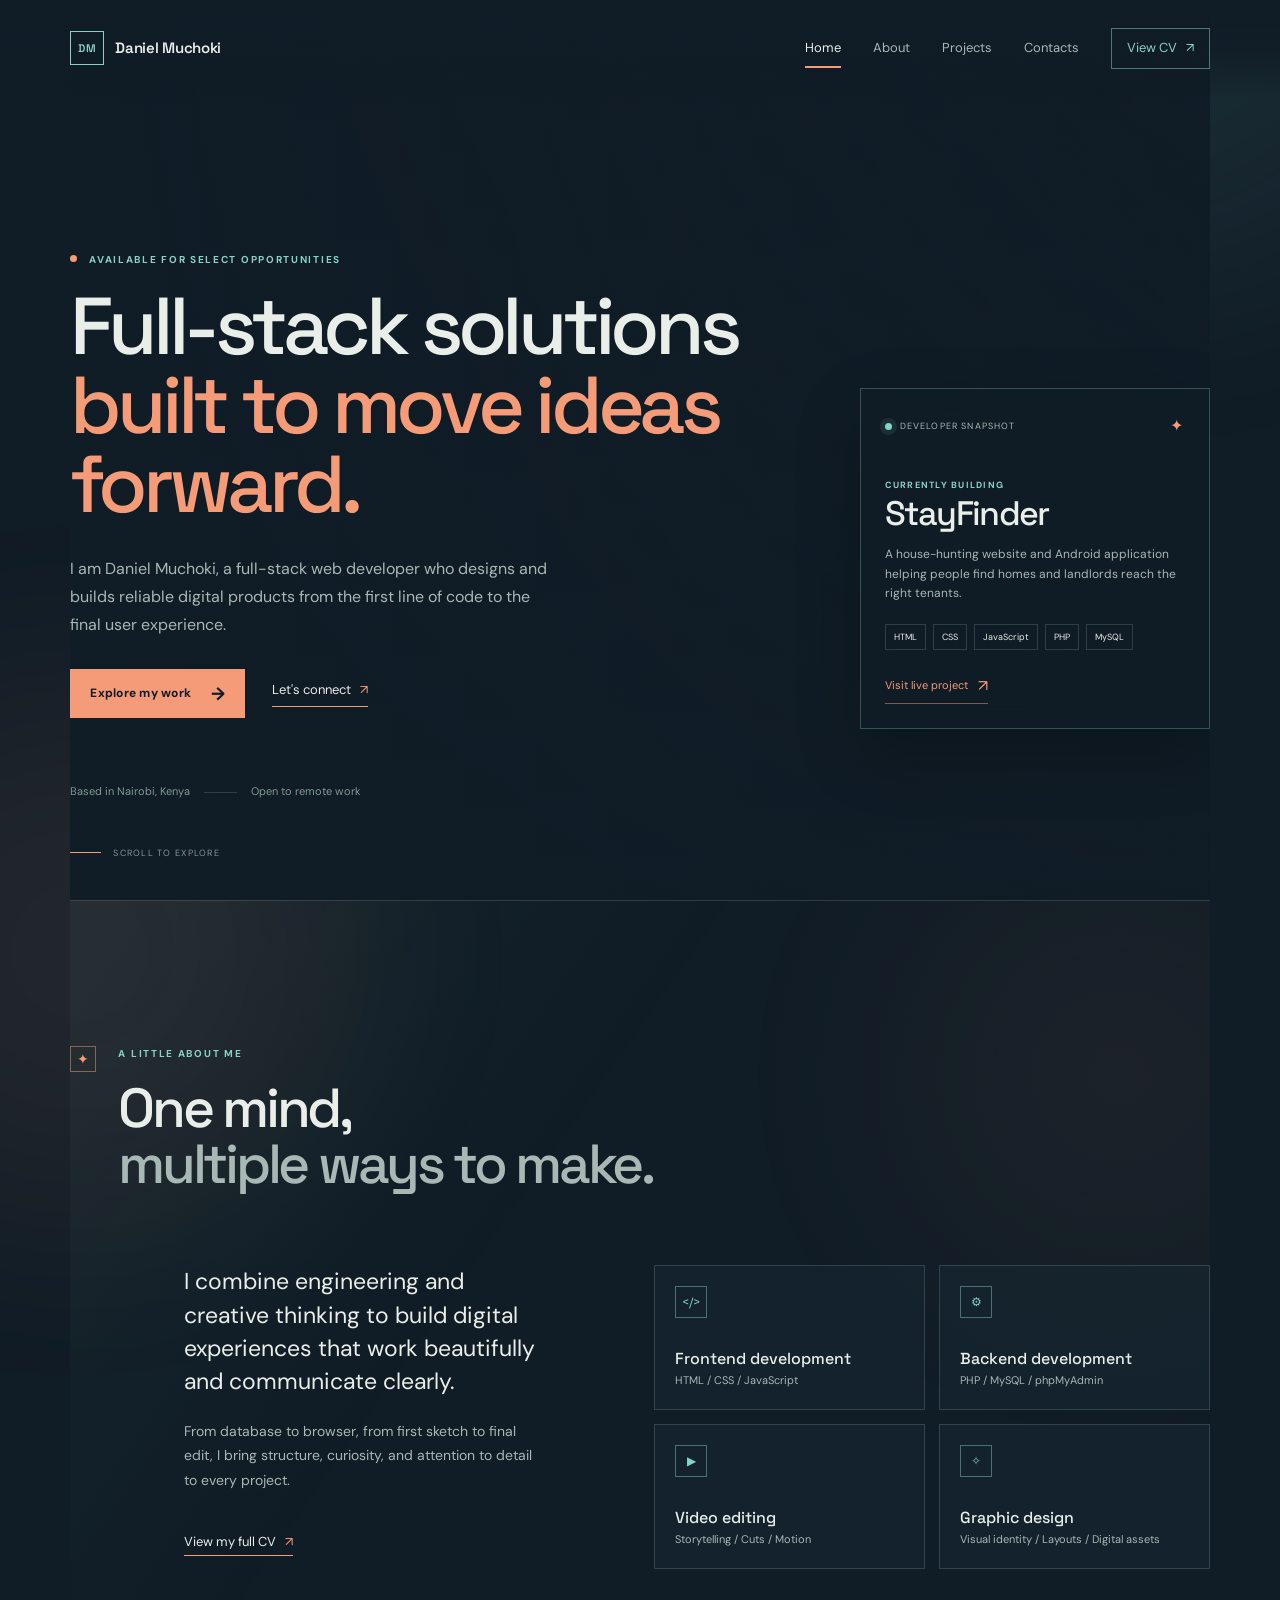
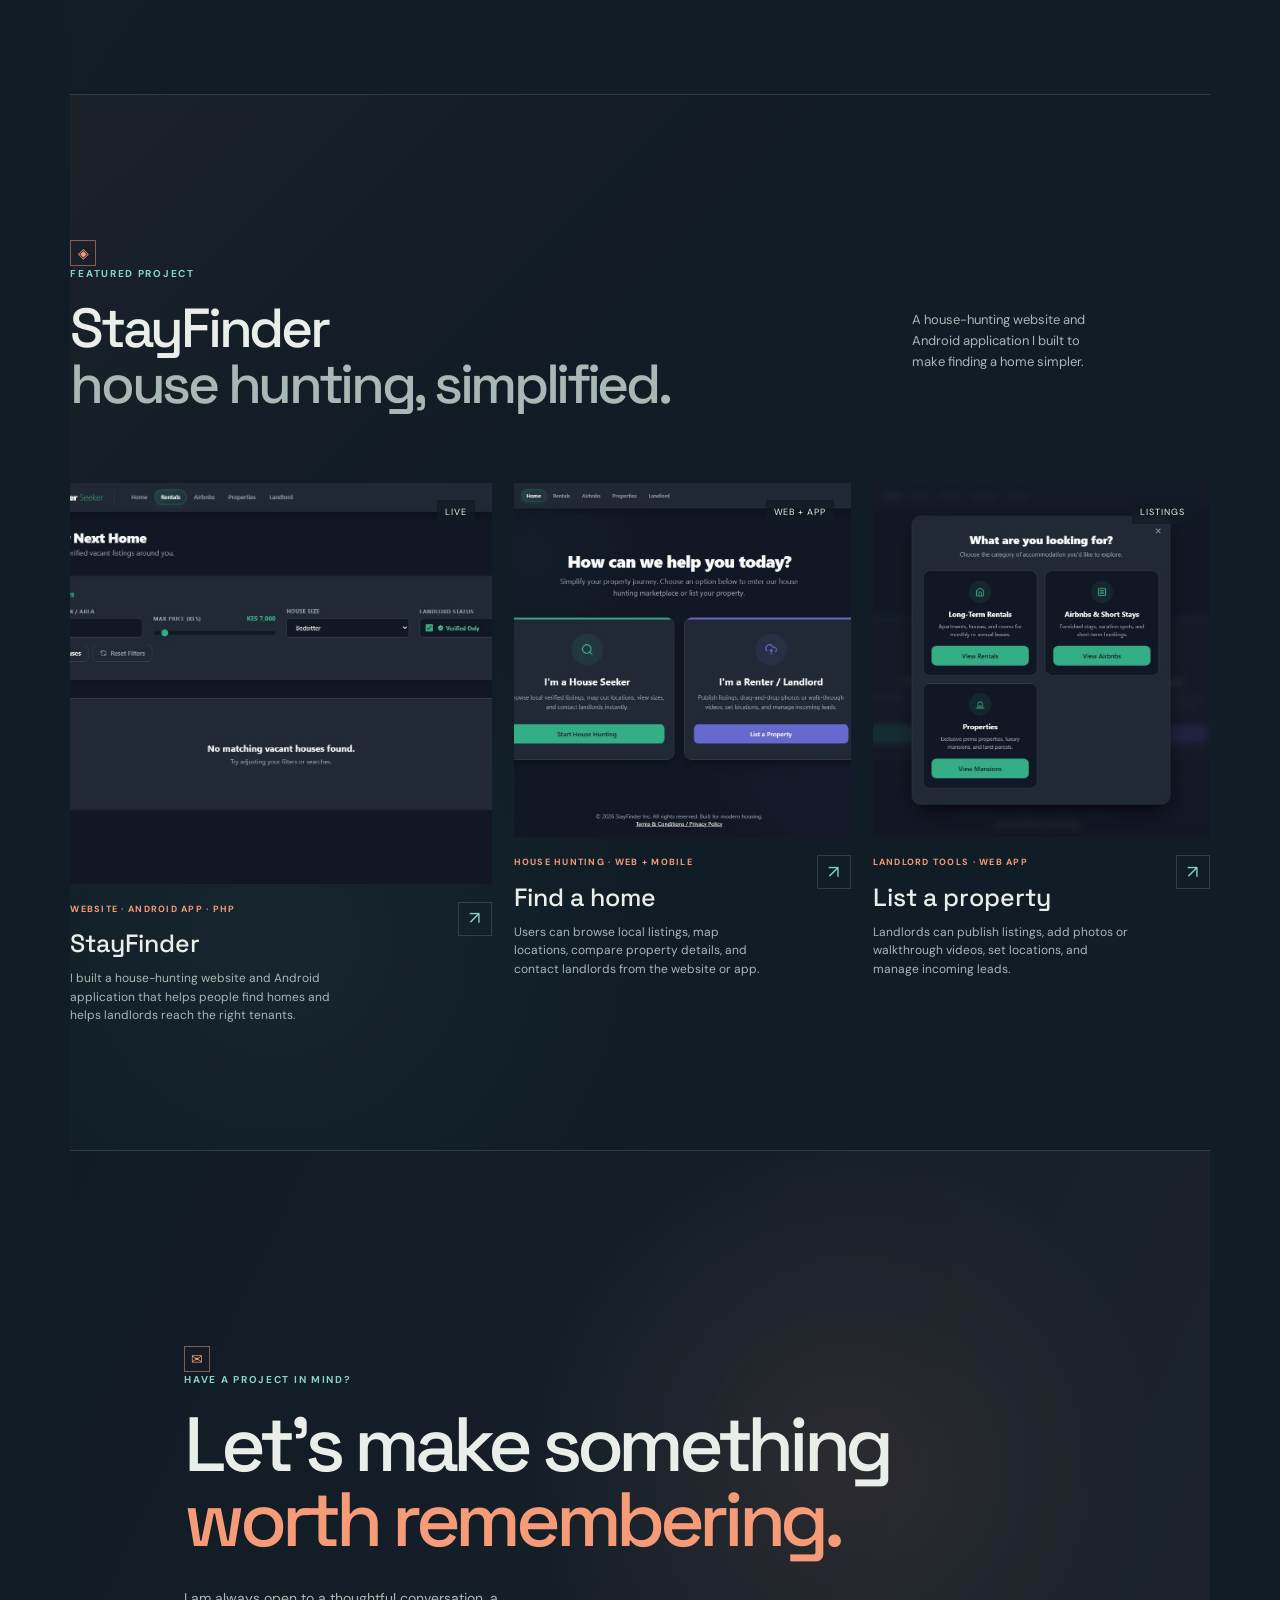
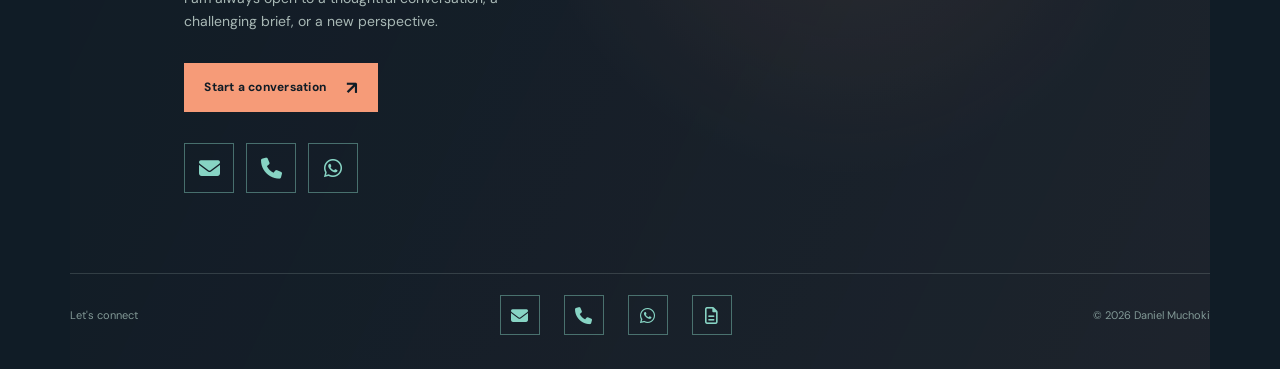
==== index.html @ a8cfa692 "Create Daniel Muchoki portfolio" ====
<!DOCTYPE html>
<html lang="en">
<head>
  <meta charset="UTF-8">
  <meta name="viewport" content="width=device-width, initial-scale=1.0">
  <meta name="description" content="Daniel Muchoki - professional portfolio showcasing skills, selected projects, and ways to connect.">
  <title>Daniel Muchoki | Digital Builder</title>
  <link rel="preconnect" href="https://fonts.googleapis.com">
  <link rel="preconnect" href="https://fonts.gstatic.com" crossorigin>
  <link href="https://fonts.googleapis.com/css2?family=DM+Sans:wght@400;500;600;700&family=Space+Grotesk:wght@400;500;600;700&display=swap" rel="stylesheet">
  <link rel="stylesheet" href="https://cdnjs.cloudflare.com/ajax/libs/font-awesome/6.5.2/css/all.min.css">
  <link rel="stylesheet" href="styles.css">
</head>
<body>
  <div class="page-glow page-glow-one" aria-hidden="true"></div>
  <div class="page-glow page-glow-two" aria-hidden="true"></div>

  <header class="site-header">
    <a class="brand" href="#home" aria-label="Daniel Muchoki home">
      <span class="brand-mark">DM</span>
      <span>Daniel Muchoki</span>
    </a>
    <button class="menu-toggle" type="button" aria-label="Toggle navigation" aria-expanded="false">
      <span></span><span></span><span></span>
    </button>
    <nav class="site-nav" aria-label="Main navigation">
      <a class="nav-link active" href="#home">Home</a>
      <a class="nav-link" href="#about">About</a>
      <a class="nav-link" href="#projects">Projects</a>
      <a class="nav-link" href="#contact">Contacts</a>
      <a class="nav-cv" href="cv.html">View CV <span aria-hidden="true">↗</span></a>
    </nav>
  </header>

  <main>
    <section id="home" class="hero section-shell">
      <div class="hero-background" aria-hidden="true">
        <img class="hero-background-image active" src="https://images.unsplash.com/photo-1515879218367-8466d910aaa4?auto=format&fit=crop&w=1800&q=90" alt="">
        <img class="hero-background-image" src="https://images.unsplash.com/photo-1498050108023-c5249f4df085?auto=format&fit=crop&w=1800&q=90" alt="">
        <img class="hero-background-image" src="https://images.unsplash.com/photo-1555066931-4365d14bab8c?auto=format&fit=crop&w=1800&q=90" alt="">
        <img class="hero-background-image" src="https://images.unsplash.com/photo-1516116216624-53e697fedbea?auto=format&fit=crop&w=1800&q=90" alt="">
        <img class="hero-background-image" src="https://images.unsplash.com/photo-1542831371-29b0f74f9713?auto=format&fit=crop&w=1800&q=90" alt="">
        <img class="hero-background-image" src="https://images.unsplash.com/photo-1517694712202-14dd9538aa97?auto=format&fit=crop&w=1800&q=90" alt="">
        <img class="hero-background-image" src="https://images.unsplash.com/photo-1526374965328-7f61d4dc18c5?auto=format&fit=crop&w=1800&q=90" alt="">
        <img class="hero-background-image" src="https://images.unsplash.com/photo-1504639725590-34d0984388bd?auto=format&fit=crop&w=1800&q=90" alt="">
        <img class="hero-background-image" src="https://images.unsplash.com/photo-1496171367470-9ed9a91ea931?auto=format&fit=crop&w=1800&q=90" alt="">
        <img class="hero-background-image" src="https://images.unsplash.com/photo-1551650975-87deedd944c3?auto=format&fit=crop&w=1800&q=90" alt="">
      </div>
      <div class="hero-copy reveal">
        <p class="eyebrow"><span class="eyebrow-dot"></span> Available for select opportunities</p>
        <h1>Full-stack solutions<br><em>built to move ideas forward.</em></h1>
        <p class="hero-description">I am Daniel Muchoki, a full-stack web developer who designs and builds reliable digital products from the first line of code to the final user experience.</p>
        <div class="hero-actions">
          <a class="button button-primary" href="#projects">Explore my work <span aria-hidden="true">→</span></a>
          <a class="text-link" href="#contact">Let's connect <span aria-hidden="true">↗</span></a>
        </div>
        <div class="hero-meta">
          <span>Based in Nairobi, Kenya</span>
          <span class="meta-line"></span>
          <span>Open to remote work</span>
        </div>
      </div>
      <div class="hero-visual reveal reveal-delay" aria-label="Computer screen displaying JavaScript code in a dark workspace">
        <div class="visual-frame">
          <img src="https://images.unsplash.com/photo-1515879218367-8466d910aaa4?auto=format&fit=crop&w=900&q=90" alt="Computer monitor displaying JavaScript code in a dark room">
          <div class="visual-caption"><span>CODE</span><span>Design / Build / Refine</span></div>
        </div>
        <div class="floating-note"><span class="note-icon">✦</span><span>Good work<br><strong>feels simple.</strong></span></div>
        <div class="visual-stamp">DM<br><small>EST. 2024</small></div>
      </div>
      <aside class="hero-snapshot reveal reveal-delay" aria-label="Developer snapshot">
        <div class="snapshot-top"><span class="status-dot"></span><span>Developer snapshot</span><span class="snapshot-mark">✦</span></div>
        <p class="snapshot-label">Currently building</p>
        <h2>StayFinder</h2>
        <p class="snapshot-copy">A house-hunting website and Android application helping people find homes and landlords reach the right tenants.</p>
        <div class="snapshot-stack"><span>HTML</span><span>CSS</span><span>JavaScript</span><span>PHP</span><span>MySQL</span></div>
        <a class="snapshot-link" href="https://stayfinder.co.ke" target="_blank" rel="noreferrer">Visit live project <span aria-hidden="true">↗</span></a>
      </aside>
      <a class="scroll-cue" href="#about"><span class="scroll-line"></span> Scroll to explore</a>
    </section>

    <section id="about" class="about section-shell section-block">
      <div class="section-heading reveal"><span class="section-icon" aria-hidden="true">✦</span><div><p class="eyebrow">A little about me</p><h2>One mind,<br><span>multiple ways to make.</span></h2></div></div>
      <div class="about-grid">
        <div class="about-intro reveal"><p class="lead">I combine engineering and creative thinking to build digital experiences that work beautifully and communicate clearly.</p><p class="about-detail">From database to browser, from first sketch to final edit, I bring structure, curiosity, and attention to detail to every project.</p><a class="arrow-link" href="cv.html">View my full CV <span>↗</span></a></div>
        <div class="capability-grid reveal reveal-delay" aria-label="Skills and capabilities"><article class="capability-card"><span class="capability-icon" aria-hidden="true">&lt;/&gt;</span><div><h3>Frontend development</h3><p>HTML / CSS / JavaScript</p></div></article><article class="capability-card"><span class="capability-icon" aria-hidden="true">⚙</span><div><h3>Backend development</h3><p>PHP / MySQL / phpMyAdmin</p></div></article><article class="capability-card"><span class="capability-icon" aria-hidden="true">▶</span><div><h3>Video editing</h3><p>Storytelling / Cuts / Motion</p></div></article><article class="capability-card"><span class="capability-icon" aria-hidden="true">✧</span><div><h3>Graphic design</h3><p>Visual identity / Layouts / Digital assets</p></div></article></div>
      </div>
    </section>

    <section id="projects" class="projects section-shell section-block">
      <div class="section-heading heading-inline reveal"><div><span class="section-icon" aria-hidden="true">◈</span><p class="eyebrow">Featured project</p><h2>StayFinder<br><span>house hunting, simplified.</span></h2></div><p class="heading-note">A house-hunting website and Android application I built to make finding a home simpler.</p></div>
      <div class="project-grid">
        <article class="project-card project-feature reveal"><div class="project-image"><img src="stayfinder-home.png" alt="StayFinder home page with rental and property categories"><span class="project-badge">LIVE</span></div><div class="project-info"><div><p class="project-type">Website · Android app · PHP</p><h3>StayFinder</h3><p>I built a house-hunting website and Android application that helps people find homes and helps landlords reach the right tenants.</p></div><a class="project-link" href="https://stayfinder.co.ke" target="_blank" rel="noreferrer" aria-label="Visit StayFinder.co.ke">↗</a></div></article>
        <article class="project-card reveal reveal-delay"><div class="project-image"><img src="stayfinder-seeker.png" alt="StayFinder house seeker dashboard with property filters"><span class="project-badge">WEB + APP</span></div><div class="project-info"><div><p class="project-type">House hunting · Web + mobile</p><h3>Find a home</h3><p>Users can browse local listings, map locations, compare property details, and contact landlords from the website or app.</p></div><a class="project-link" href="https://stayfinder.co.ke" target="_blank" rel="noreferrer" aria-label="Explore StayFinder house listings">↗</a></div></article>
        <article class="project-card reveal reveal-delay-two"><div class="project-image"><img src="stayfinder-landlord.png" alt="StayFinder landlord sign-in and property management interface"><span class="project-badge">LISTINGS</span></div><div class="project-info"><div><p class="project-type">Landlord tools · Web app</p><h3>List a property</h3><p>Landlords can publish listings, add photos or walkthrough videos, set locations, and manage incoming leads.</p></div><a class="project-link" href="https://stayfinder.co.ke/landlord-listings.html" target="_blank" rel="noreferrer" aria-label="Visit StayFinder landlord listings">↗</a></div></article>
      </div>
    </section>

    <section id="contact" class="contact section-shell section-block">
      <div class="contact-inner reveal"><span class="section-icon" aria-hidden="true">✉</span><p class="eyebrow">Have a project in mind?</p><h2>Let's make something<br><em>worth remembering.</em></h2><p class="contact-copy">I am always open to a thoughtful conversation, a challenging brief, or a new perspective.</p><a class="button button-primary" href="https://wa.me/254750786036" target="_blank" rel="noreferrer">Start a conversation <span aria-hidden="true">↗</span></a><div class="contact-icons" aria-label="Contact Daniel"><a class="contact-icon" href="mailto:dmuchoki02@gmail.com" aria-label="Send Daniel an email" title="Email Daniel"><i class="fa-solid fa-envelope" aria-hidden="true"></i></a><a class="contact-icon" href="tel:+254743154139" aria-label="Call Daniel" title="Call Daniel"><i class="fa-solid fa-phone" aria-hidden="true"></i></a><a class="contact-icon" href="https://wa.me/254750786036" target="_blank" rel="noreferrer" aria-label="Chat with Daniel on WhatsApp" title="WhatsApp Daniel"><i class="fa-brands fa-whatsapp" aria-hidden="true"></i></a></div></div>
      <div class="contact-footer"><span>Let's connect</span><div class="social-links"><a class="contact-icon" href="mailto:dmuchoki02@gmail.com" aria-label="Send Daniel an email" title="Email Daniel"><i class="fa-solid fa-envelope" aria-hidden="true"></i></a><a class="contact-icon" href="tel:+254743154139" aria-label="Call Daniel" title="Call Daniel"><i class="fa-solid fa-phone" aria-hidden="true"></i></a><a class="contact-icon" href="https://wa.me/254750786036" target="_blank" rel="noreferrer" aria-label="Chat with Daniel on WhatsApp" title="WhatsApp Daniel"><i class="fa-brands fa-whatsapp" aria-hidden="true"></i></a><a class="contact-icon" href="cv.html" aria-label="Open Daniel's CV" title="View CV"><i class="fa-regular fa-file-lines" aria-hidden="true"></i></a></div><span>© 2026 Daniel Muchoki</span></div>
    </section>
  </main>
  <script src="script.js"></script>
</body>
</html>
---- styles.css ----
:root {
  --ink: #101c26;
  --ink-soft: #172a35;
  --paper: #e9eee9;
  --muted: #a8b8b5;
  --line: rgba(216, 232, 226, .16);
  --teal: #87d4c4;
  --coral: #f69b78;
  --yellow: #e9d38d;
  --display: 'Space Grotesk', sans-serif;
  --body: 'DM Sans', sans-serif;
}

* { box-sizing: border-box; }
html { scroll-behavior: smooth; }
body { margin: 0; background: var(--ink); color: var(--paper); font-family: var(--body); font-size: 16px; line-height: 1.6; overflow-x: hidden; }
a { color: inherit; text-decoration: none; }
.page-glow { position: fixed; width: 42vw; height: 42vw; border-radius: 50%; filter: blur(110px); opacity: .08; pointer-events: none; z-index: -1; }
.page-glow-one { top: -20vw; right: -12vw; background: var(--teal); }.page-glow-two { bottom: -25vw; left: -15vw; background: var(--coral); }
.site-header { position: fixed; top: 0; left: 0; right: 0; z-index: 10; display: flex; align-items: center; justify-content: space-between; max-width: 1440px; margin: auto; padding: 28px 5.5vw; background: linear-gradient(var(--ink), rgba(16, 28, 38, .86), transparent); }
.brand { display: flex; align-items: center; gap: 11px; font-family: var(--display); font-weight: 600; font-size: 15px; letter-spacing: -.02em; }.brand-mark { display: grid; place-items: center; width: 34px; height: 34px; border: 1px solid var(--teal); color: var(--teal); font-size: 11px; letter-spacing: .05em; }
.site-nav { display: flex; align-items: center; gap: 32px; font-size: 13px; color: var(--muted); }.nav-link { position: relative; transition: color .25s ease; }.nav-link:hover, .nav-link.active { color: var(--paper); }.nav-link.active::after { content: ''; position: absolute; left: 0; right: 0; bottom: -9px; height: 2px; background: var(--coral); }.nav-cv { padding: 9px 15px; color: var(--teal); border: 1px solid rgba(135, 212, 196, .5); transition: .25s ease; }.nav-cv:hover { color: var(--ink); background: var(--teal); }.nav-cv span { margin-left: 6px; }.menu-toggle { display: none; background: none; border: 0; padding: 8px; }.menu-toggle span { display: block; width: 22px; height: 2px; margin: 4px; background: var(--paper); }
.section-shell { width: min(1280px, 89vw); margin: auto; }.hero { min-height: 100vh; position: relative; display: grid; grid-template-columns: 1.1fr .9fr; align-items: center; gap: 7vw; padding-top: 100px; }.eyebrow { margin: 0 0 19px; color: var(--teal); text-transform: uppercase; letter-spacing: .17em; font-size: 10px; font-weight: 700; }.eyebrow-dot { display: inline-block; width: 7px; height: 7px; background: var(--coral); border-radius: 50%; margin: 0 8px 1px 0; }.hero h1 { max-width: 700px; margin: 0; color: var(--paper); font-family: var(--display); font-size: clamp(48px, 6.3vw, 92px); line-height: .98; letter-spacing: -.065em; font-weight: 500; }.hero h1 em, h2 em { color: var(--coral); font-style: normal; }.hero-description { max-width: 480px; margin: 31px 0 30px; color: var(--muted); font-size: 16px; line-height: 1.75; }.hero-actions { display: flex; align-items: center; gap: 27px; }.button { display: inline-flex; align-items: center; gap: 20px; padding: 15px 20px; font-weight: 700; font-size: 12px; letter-spacing: .02em; transition: transform .25s, background .25s; }.button:hover { transform: translateY(-3px); }.button-primary { background: var(--coral); color: var(--ink); }.button-primary:hover { background: #ffb091; }.button span { font-size: 18px; line-height: 0; }.text-link, .arrow-link { color: var(--paper); border-bottom: 1px solid var(--coral); padding-bottom: 5px; font-size: 13px; }.text-link span, .arrow-link span { color: var(--coral); margin-left: 6px; }.hero-meta { display: flex; align-items: center; gap: 14px; color: #829996; font-size: 11px; margin-top: 65px; }.meta-line { width: 33px; height: 1px; background: var(--line); }
.hero, .about, .projects, .contact { position: relative; isolation: isolate; }
.hero::before, .about::before, .projects::before, .contact::before { content: ''; position: absolute; inset: 0; z-index: -1; pointer-events: none; opacity: .72; }
.hero::before { background: radial-gradient(circle at 76% 42%, rgba(135, 212, 196, .12), transparent 35%), linear-gradient(115deg, rgba(16, 28, 38, .98), rgba(26, 45, 53, .66) 54%, rgba(16, 28, 38, .98)); }
.about::before { background: linear-gradient(125deg, rgba(135, 212, 196, .08), transparent 42%), radial-gradient(circle at 92% 22%, rgba(246, 155, 120, .08), transparent 32%); }
.projects::before { background: linear-gradient(135deg, rgba(246, 155, 120, .07), transparent 38%), radial-gradient(circle at 18% 80%, rgba(135, 212, 196, .08), transparent 35%); }
.contact::before { background: radial-gradient(circle at 68% 38%, rgba(246, 155, 120, .13), transparent 34%), linear-gradient(115deg, rgba(16, 28, 38, .98), rgba(42, 43, 51, .75)); }
.hero-visual { position: relative; width: min(100%, 470px); justify-self: end; }.visual-frame { position: relative; aspect-ratio: .82; overflow: hidden; background: var(--ink-soft); }.visual-frame::after { content: ''; position: absolute; inset: 0; background: linear-gradient(140deg, rgba(16, 28, 38, .1), rgba(16, 28, 38, .55)); }.visual-frame img { width: 100%; height: 100%; object-fit: cover; filter: saturate(.7); }.visual-caption { position: absolute; bottom: 23px; left: 25px; right: 25px; z-index: 1; display: flex; justify-content: space-between; color: var(--paper); font-size: 10px; letter-spacing: .1em; text-transform: uppercase; }.visual-caption span:first-child { color: var(--coral); }.floating-note { position: absolute; bottom: 14%; left: -18%; display: flex; align-items: center; gap: 12px; padding: 14px 17px; background: var(--yellow); color: var(--ink); font-size: 12px; line-height: 1.35; box-shadow: 0 14px 30px rgba(0,0,0,.14); }.note-icon { font-size: 22px; }.floating-note strong { font-family: var(--display); font-size: 14px; }.visual-stamp { position: absolute; top: -25px; right: -25px; display: grid; place-items: center; width: 77px; height: 77px; border-radius: 50%; border: 1px solid var(--teal); color: var(--teal); text-align: center; font-family: var(--display); font-size: 19px; line-height: 1; transform: rotate(13deg); }.visual-stamp small { font-family: var(--body); font-size: 7px; letter-spacing: .08em; margin-top: 4px; }.scroll-cue { position: absolute; bottom: 40px; left: 0; display: flex; align-items: center; gap: 12px; color: #829996; text-transform: uppercase; letter-spacing: .14em; font-size: 9px; }.scroll-line { display: inline-block; width: 31px; height: 1px; background: var(--coral); }
.section-block { padding: 145px 0 125px; border-top: 1px solid var(--line); }.section-heading { display: flex; gap: 22px; align-items: flex-start; }.section-number { color: var(--coral); font-family: var(--display); font-size: 12px; font-weight: 600; letter-spacing: .1em; }.section-heading .eyebrow { margin: 0 0 18px; }.section-heading h2 { margin: 0; font-family: var(--display); font-weight: 500; font-size: clamp(37px, 4.3vw, 62px); line-height: 1.02; letter-spacing: -.06em; }.section-heading h2 span { color: var(--muted); }.about-grid { display: grid; grid-template-columns: 1fr 1fr; gap: 12vw; margin: 73px 0 0 10%; }.lead { margin: 0 0 36px; max-width: 450px; color: var(--muted); font-size: 19px; line-height: 1.65; }.skills-panel { border-top: 1px solid var(--line); }.panel-label, .project-type { color: var(--teal); text-transform: uppercase; letter-spacing: .14em; font-size: 10px; font-weight: 700; }.panel-label { margin: 15px 0 8px; }.skill-row { display: grid; grid-template-columns: 35px 1fr auto; gap: 16px; align-items: center; padding: 18px 0; border-bottom: 1px solid var(--line); }.skill-row span { color: var(--coral); font-size: 10px; }.skill-row strong { font-family: var(--display); font-size: 15px; font-weight: 500; }.skill-row small { color: #829996; font-size: 11px; }
.heading-inline { justify-content: space-between; }.heading-note { max-width: 195px; margin: 70px 9% 0 0; color: var(--muted); font-size: 13px; line-height: 1.6; }.project-grid { display: grid; grid-template-columns: 1.25fr 1fr 1fr; gap: 22px; margin-top: 70px; }.project-card { min-width: 0; }.project-image { position: relative; aspect-ratio: .95; overflow: hidden; background: var(--ink-soft); }.project-feature .project-image { aspect-ratio: 1.05; }.project-image img { width: 100%; height: 100%; object-fit: cover; filter: saturate(.72); transition: transform .6s ease, filter .6s ease; }.project-card:hover img { transform: scale(1.05); filter: saturate(1); }.project-index { position: absolute; top: 17px; right: 17px; padding: 5px 8px; color: var(--paper); background: rgba(16, 28, 38, .75); font-size: 10px; z-index: 1; }.project-info { display: flex; justify-content: space-between; gap: 12px; padding-top: 18px; }.project-type { margin: 0 0 7px; color: var(--coral); font-size: 9px; }.project-info h3 { margin: 0; font-family: var(--display); font-weight: 500; font-size: 25px; }.project-info p:not(.project-type) { max-width: 260px; margin: 6px 0 0; color: var(--muted); font-size: 12px; line-height: 1.55; }.project-link { display: grid; place-items: center; width: 34px; height: 34px; border: 1px solid var(--line); color: var(--teal); font-size: 18px; transition: .25s; }.project-link:hover { background: var(--teal); color: var(--ink); }
.contact { min-height: 80vh; display: flex; flex-direction: column; justify-content: space-between; padding-bottom: 34px; }.contact-inner { padding: 50px 0 80px 10%; }.contact-inner .section-number { display: block; margin-bottom: 55px; }.contact-inner h2 { margin: 0; font-family: var(--display); font-size: clamp(46px, 6vw, 84px); line-height: .98; letter-spacing: -.07em; font-weight: 500; }.contact-copy { max-width: 350px; margin: 30px 0 31px; color: var(--muted); font-size: 14px; }.contact-footer { display: flex; align-items: center; justify-content: space-between; padding-top: 21px; border-top: 1px solid var(--line); color: #829996; font-size: 11px; }.contact-footer > a { color: var(--paper); }.social-links { display: flex; gap: 24px; }.social-links a:hover, .contact-footer > a:hover { color: var(--teal); }.reveal { opacity: 0; transform: translateY(22px); transition: opacity .7s ease, transform .7s ease; }.reveal.visible { opacity: 1; transform: translateY(0); }.reveal-delay { transition-delay: .13s; }.reveal-delay-two { transition-delay: .24s; }
@media (max-width: 800px) { .site-header { padding: 21px 5.5vw; }.menu-toggle { display: block; }.site-nav { position: absolute; top: 72px; left: 5.5vw; right: 5.5vw; display: none; flex-direction: column; align-items: stretch; gap: 0; padding: 12px; background: var(--ink-soft); border: 1px solid var(--line); }.site-nav.open { display: flex; }.nav-link, .nav-cv { padding: 12px; }.nav-link.active::after { display: none; }.hero { grid-template-columns: 1fr; gap: 60px; padding: 140px 0 100px; }.hero-visual { width: 78%; justify-self: end; }.scroll-cue { display: none; }.section-block { padding: 100px 0 90px; }.about-grid { grid-template-columns: 1fr; gap: 55px; margin: 55px 0 0; }.heading-inline { display: block; }.heading-note { margin: 30px 0 0 34px; }.project-grid { grid-template-columns: 1fr; margin-top: 45px; }.project-image, .project-feature .project-image { aspect-ratio: 1.2; }.contact-inner { padding-left: 0; }.contact-footer { flex-wrap: wrap; gap: 20px; }.contact-footer > span { width: 100%; order: 3; } }
@media (max-width: 470px) { .hero h1 { font-size: 49px; }.hero-visual { width: 88%; }.floating-note { left: -10%; }.visual-stamp { right: -12px; }.hero-actions { align-items: flex-start; flex-direction: column; gap: 20px; }.hero-meta { margin-top: 45px; flex-wrap: wrap; }.skill-row { grid-template-columns: 25px 1fr; }.skill-row small { grid-column: 2; margin-top: -13px; }.contact-inner h2 { font-size: 48px; } }
.contact-details { display: flex; flex-wrap: wrap; gap: 18px 28px; margin-top: 31px; font-size: 12px; }.contact-details a { color: var(--muted); border-bottom: 1px solid var(--line); padding-bottom: 4px; }.contact-details a:hover { color: var(--teal); border-color: var(--teal); }
.section-icon { display: inline-grid; place-items: center; width: 26px; height: 26px; flex: 0 0 26px; color: var(--coral); border: 1px solid rgba(246, 155, 120, .5); font-size: 14px; line-height: 1; }
.skill-icon { display: grid; place-items: center; width: 25px; height: 25px; color: var(--teal) !important; border: 1px solid rgba(135, 212, 196, .45); font-family: var(--display); font-size: 10px !important; line-height: 1; }
.project-badge { position: absolute; top: 17px; right: 17px; z-index: 1; padding: 5px 8px; color: var(--paper); background: rgba(16, 28, 38, .78); font-size: 9px; letter-spacing: .1em; }
.visual-caption span:first-child { color: var(--teal); }
.contact-icons { display: flex; flex-wrap: wrap; gap: 12px; margin-top: 31px; }
.contact-icon { display: inline-grid; place-items: center; width: 50px; height: 50px; border: 1px solid rgba(135, 212, 196, .45); color: var(--teal); font-size: 21px; line-height: 1; transition: color .25s ease, background .25s ease, border-color .25s ease, transform .25s ease; }
.contact-icon:hover, .contact-icon:focus-visible { color: var(--ink); background: var(--teal); border-color: var(--teal); transform: translateY(-3px); }
.contact-footer .social-links { align-items: center; }
.contact-footer .social-links .contact-icon { width: 40px; height: 40px; font-size: 17px; }
@media (max-width: 470px) { .section-icon { width: 23px; height: 23px; flex-basis: 23px; font-size: 12px; }.skill-icon { width: 23px; height: 23px; }.contact-icon { width: 46px; height: 46px; font-size: 19px; }.contact-footer .social-links .contact-icon { width: 38px; height: 38px; font-size: 16px; } }
.visual-frame img { object-position: center; filter: saturate(.82) brightness(.72) contrast(1.08); }
.visual-frame::after { background: linear-gradient(140deg, rgba(16, 28, 38, .16), rgba(16, 28, 38, .62)); }
.about-grid { grid-template-columns: .78fr 1.22fr; gap: 9vw; }
.about .lead { margin-bottom: 20px; max-width: 410px; color: var(--paper); font-size: 23px; line-height: 1.45; }
.about-detail { max-width: 390px; margin: 0 0 36px; color: var(--muted); font-size: 14px; line-height: 1.75; }
.capability-grid { display: grid; grid-template-columns: repeat(2, minmax(0, 1fr)); gap: 14px; }
.capability-card { min-height: 145px; display: flex; flex-direction: column; justify-content: space-between; padding: 20px; background: rgba(23, 42, 53, .48); border: 1px solid var(--line); transition: border-color .25s ease, background .25s ease, transform .25s ease; }
.capability-card:hover { background: rgba(23, 42, 53, .78); border-color: rgba(135, 212, 196, .48); transform: translateY(-4px); }
.capability-icon { display: grid; place-items: center; width: 32px; height: 32px; color: var(--teal); border: 1px solid rgba(135, 212, 196, .45); font-family: var(--display); font-size: 12px; }
.capability-card h3 { margin: 24px 0 4px; color: var(--paper); font: 500 16px var(--display); }
.capability-card p { margin: 0; color: var(--muted); font-size: 11px; line-height: 1.45; }
@media (max-width: 800px) { .capability-grid { width: 100%; } }
@media (max-width: 470px) { .capability-grid { grid-template-columns: 1fr; gap: 10px; }.capability-card { min-height: 125px; } }
@media (max-width: 800px) { .about-grid { grid-template-columns: 1fr; gap: 45px; margin: 55px 0 0; }.about .lead { font-size: 20px; }.about-detail { font-size: 13px; } }
@media (max-width: 470px) { .capability-grid { grid-template-columns: repeat(2, minmax(0, 1fr)); gap: 9px; }.capability-card { min-height: 132px; padding: 14px; }.capability-icon { width: 27px; height: 27px; font-size: 10px; }.capability-card h3 { margin: 14px 0 4px; font-size: 13px; line-height: 1.15; }.capability-card p { font-size: 9px; line-height: 1.3; } }
.hero { display: block; padding-top: 28vh; min-height: 100vh; background: var(--ink); overflow: hidden; }
.hero-background { position: absolute; inset: 0; z-index: -2; background: var(--ink); overflow: hidden; }
.hero-background-image { position: absolute; inset: 0; width: 100%; height: 100%; object-fit: cover; opacity: 0; filter: saturate(.72) brightness(.48); transform: scale(1.04); transition: opacity 1.4s ease, transform 8s ease; }
.hero-background-image.active { opacity: 1; transform: scale(1.1); }
.hero::after { content: ''; position: absolute; inset: 0; z-index: -1; background: transparent; }
.hero::before { z-index: -1; opacity: .94; background: linear-gradient(90deg, rgba(16, 28, 38, .98) 0%, rgba(16, 28, 38, .82) 38%, rgba(16, 28, 38, .3) 100%), linear-gradient(180deg, rgba(16, 28, 38, .45), rgba(16, 28, 38, .92)); }
.hero-copy { max-width: 760px; }
.hero-visual { display: none; }
.hero-snapshot { position: absolute; right: 0; bottom: 19%; width: min(350px, 31vw); padding: 24px; background: rgba(16, 28, 38, .78); border: 1px solid rgba(135, 212, 196, .3); box-shadow: 0 24px 60px rgba(0, 0, 0, .24); backdrop-filter: blur(12px); }
.snapshot-top { display: flex; align-items: center; gap: 8px; color: var(--muted); text-transform: uppercase; letter-spacing: .13em; font-size: 9px; }.status-dot { width: 7px; height: 7px; border-radius: 50%; background: var(--teal); box-shadow: 0 0 0 5px rgba(135, 212, 196, .1); }.snapshot-mark { margin-left: auto; color: var(--coral); font-size: 16px; }.snapshot-label { margin: 39px 0 5px; color: var(--teal); text-transform: uppercase; letter-spacing: .14em; font-size: 9px; font-weight: 700; }.hero-snapshot h2 { margin: 0; font: 500 34px/1 var(--display); letter-spacing: -.05em; }.snapshot-copy { margin: 14px 0 21px; color: var(--muted); font-size: 12px; line-height: 1.6; }.snapshot-stack { display: flex; flex-wrap: wrap; gap: 7px; }.snapshot-stack span { padding: 5px 8px; color: var(--paper); border: 1px solid var(--line); font-size: 9px; }.snapshot-link { display: inline-flex; align-items: center; gap: 10px; margin-top: 23px; color: var(--coral); font-size: 11px; border-bottom: 1px solid rgba(246, 155, 120, .5); padding-bottom: 4px; }.snapshot-link span { font-size: 16px; }
@media (prefers-reduced-motion: reduce) { .hero-background-image { transition: none; transform: none; } }
@media (max-width: 800px) { .hero { padding-top: 180px; }.hero-snapshot { position: relative; right: auto; bottom: auto; width: min(100%, 390px); margin: 85px 0 0 auto; } }
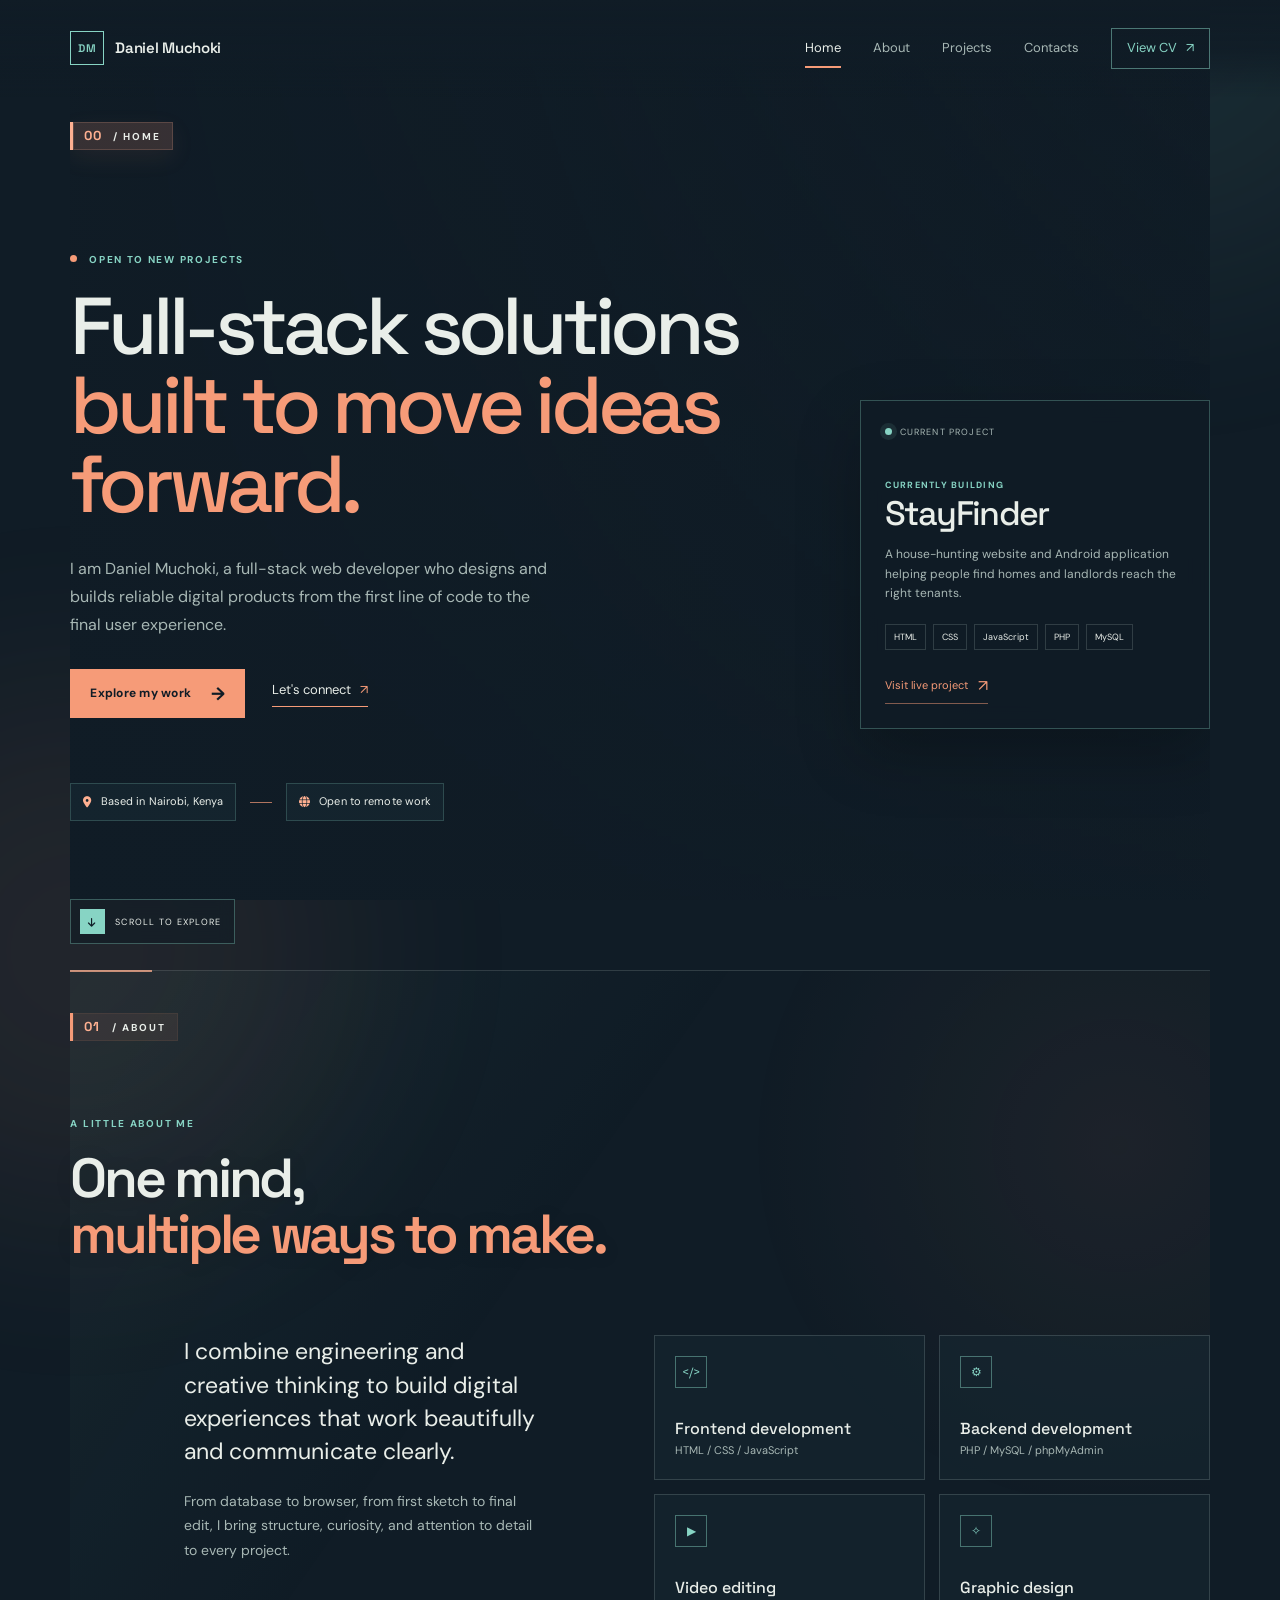
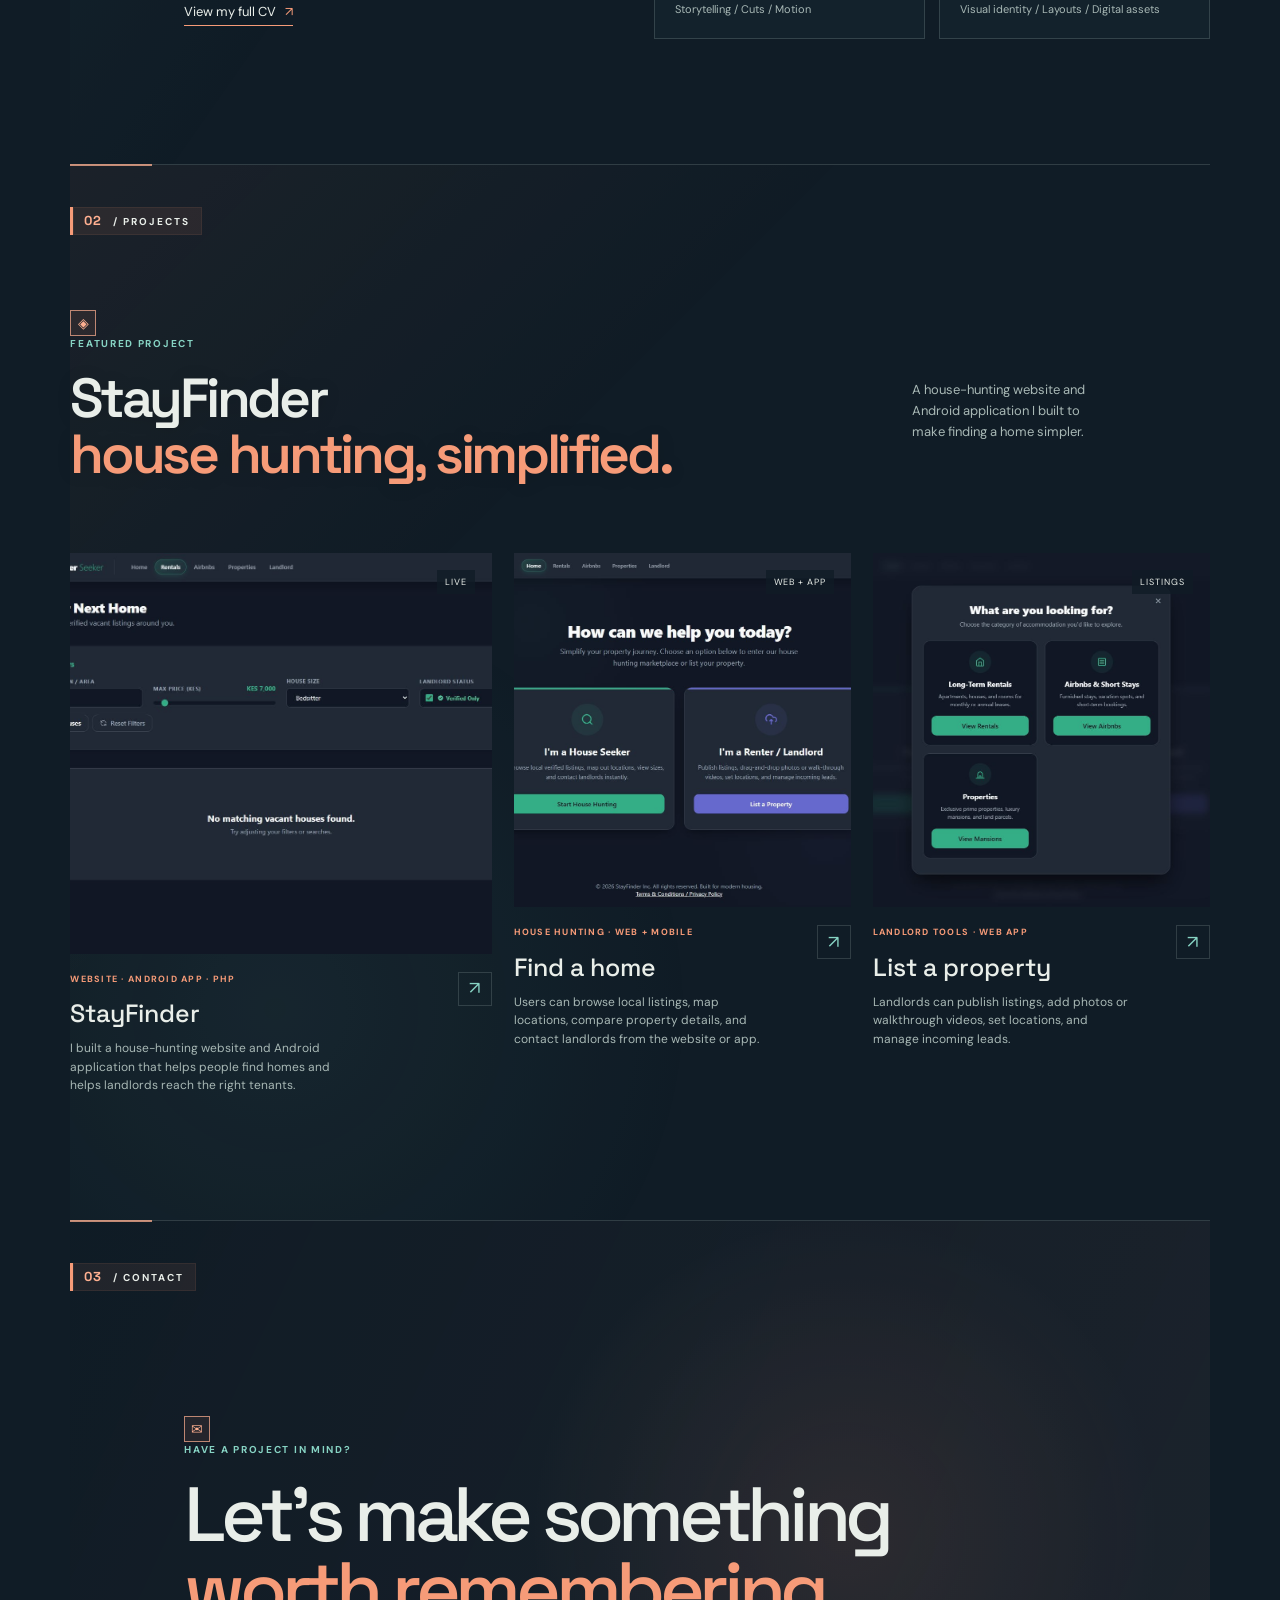
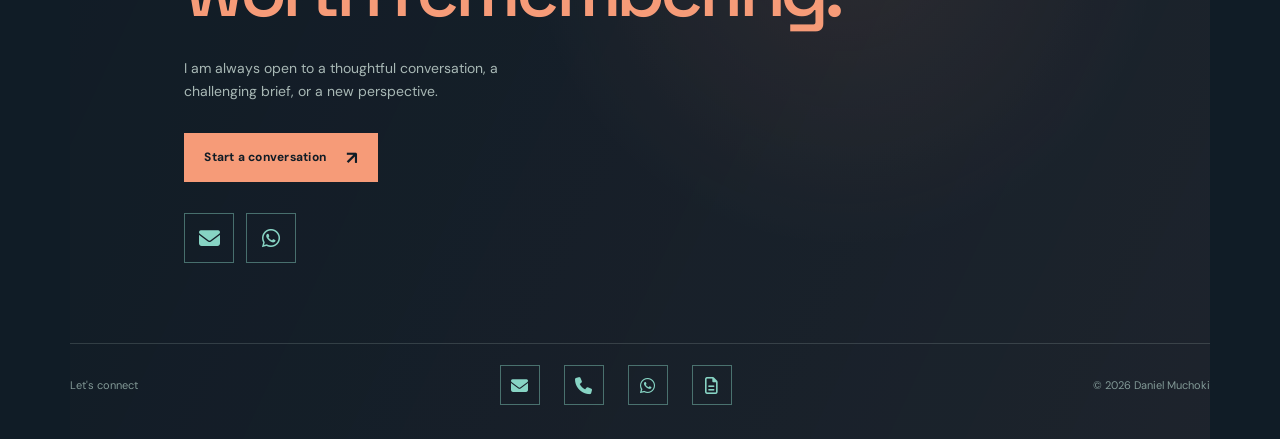
==== commit aae5c533: "updated" ====
--- a/index.html
+++ b/index.html
@@ -5,6 +5,7 @@
   <meta name="viewport" content="width=device-width, initial-scale=1.0">
   <meta name="description" content="Daniel Muchoki - professional portfolio showcasing skills, selected projects, and ways to connect.">
   <title>Daniel Muchoki | Digital Builder</title>
+  <link rel="icon" type="image/svg+xml" href="favicon.svg">
   <link rel="preconnect" href="https://fonts.googleapis.com">
   <link rel="preconnect" href="https://fonts.gstatic.com" crossorigin>
   <link href="https://fonts.googleapis.com/css2?family=DM+Sans:wght@400;500;600;700&family=Space+Grotesk:wght@400;500;600;700&display=swap" rel="stylesheet">
@@ -33,7 +34,8 @@
   </header>
 
   <main>
-    <section id="home" class="hero section-shell">
+    <section id="home" class="hero section-shell" aria-labelledby="home-title">
+      <p class="section-marker" aria-hidden="true"><span>00</span> / HOME</p>
       <div class="hero-background" aria-hidden="true">
         <img class="hero-background-image active" src="https://images.unsplash.com/photo-1515879218367-8466d910aaa4?auto=format&fit=crop&w=1800&q=90" alt="">
         <img class="hero-background-image" src="https://images.unsplash.com/photo-1498050108023-c5249f4df085?auto=format&fit=crop&w=1800&q=90" alt="">
@@ -47,17 +49,17 @@
         <img class="hero-background-image" src="https://images.unsplash.com/photo-1551650975-87deedd944c3?auto=format&fit=crop&w=1800&q=90" alt="">
       </div>
       <div class="hero-copy reveal">
-        <p class="eyebrow"><span class="eyebrow-dot"></span> Available for select opportunities</p>
-        <h1>Full-stack solutions<br><em>built to move ideas forward.</em></h1>
+        <p class="eyebrow"><span class="eyebrow-dot"></span> Open to new projects</p>
+        <h1 id="home-title">Full-stack solutions<br><em>built to move ideas forward.</em></h1>
         <p class="hero-description">I am Daniel Muchoki, a full-stack web developer who designs and builds reliable digital products from the first line of code to the final user experience.</p>
         <div class="hero-actions">
           <a class="button button-primary" href="#projects">Explore my work <span aria-hidden="true">→</span></a>
           <a class="text-link" href="#contact">Let's connect <span aria-hidden="true">↗</span></a>
         </div>
         <div class="hero-meta">
-          <span>Based in Nairobi, Kenya</span>
-          <span class="meta-line"></span>
-          <span>Open to remote work</span>
+          <span class="hero-meta-item"><i class="fa-solid fa-location-dot" aria-hidden="true"></i><span>Based in Nairobi, Kenya</span></span>
+          <span class="meta-line" aria-hidden="true"></span>
+          <span class="hero-meta-item"><i class="fa-solid fa-globe" aria-hidden="true"></i><span>Open to remote work</span></span>
         </div>
       </div>
       <div class="hero-visual reveal reveal-delay" aria-label="Computer screen displaying JavaScript code in a dark workspace">
@@ -65,30 +67,34 @@
           <img src="https://images.unsplash.com/photo-1515879218367-8466d910aaa4?auto=format&fit=crop&w=900&q=90" alt="Computer monitor displaying JavaScript code in a dark room">
           <div class="visual-caption"><span>CODE</span><span>Design / Build / Refine</span></div>
         </div>
-        <div class="floating-note"><span class="note-icon">✦</span><span>Good work<br><strong>feels simple.</strong></span></div>
+        <div class="floating-note"><span>Good work<br><strong>feels simple.</strong></span></div>
         <div class="visual-stamp">DM<br><small>EST. 2024</small></div>
       </div>
       <aside class="hero-snapshot reveal reveal-delay" aria-label="Developer snapshot">
-        <div class="snapshot-top"><span class="status-dot"></span><span>Developer snapshot</span><span class="snapshot-mark">✦</span></div>
+        <div class="snapshot-top"><span class="status-dot"></span><span>Current project</span></div>
         <p class="snapshot-label">Currently building</p>
         <h2>StayFinder</h2>
         <p class="snapshot-copy">A house-hunting website and Android application helping people find homes and landlords reach the right tenants.</p>
         <div class="snapshot-stack"><span>HTML</span><span>CSS</span><span>JavaScript</span><span>PHP</span><span>MySQL</span></div>
         <a class="snapshot-link" href="https://stayfinder.co.ke" target="_blank" rel="noreferrer">Visit live project <span aria-hidden="true">↗</span></a>
       </aside>
-      <a class="scroll-cue" href="#about"><span class="scroll-line"></span> Scroll to explore</a>
     </section>
+    <div class="scroll-cue-wrap">
+      <a class="scroll-cue" href="#about"><span class="scroll-cue-icon"><i class="fa-solid fa-arrow-down" aria-hidden="true"></i></span><span class="scroll-cue-text">Scroll to explore</span></a>
+    </div>
 
-    <section id="about" class="about section-shell section-block">
-      <div class="section-heading reveal"><span class="section-icon" aria-hidden="true">✦</span><div><p class="eyebrow">A little about me</p><h2>One mind,<br><span>multiple ways to make.</span></h2></div></div>
+    <section id="about" class="about section-shell section-block" aria-labelledby="about-title">
+      <p class="section-marker" aria-hidden="true"><span>01</span> / ABOUT</p>
+      <div class="section-heading reveal"><div><p class="eyebrow">A little about me</p><h2 id="about-title">One mind,<br><span>multiple ways to make.</span></h2></div></div>
       <div class="about-grid">
         <div class="about-intro reveal"><p class="lead">I combine engineering and creative thinking to build digital experiences that work beautifully and communicate clearly.</p><p class="about-detail">From database to browser, from first sketch to final edit, I bring structure, curiosity, and attention to detail to every project.</p><a class="arrow-link" href="cv.html">View my full CV <span>↗</span></a></div>
         <div class="capability-grid reveal reveal-delay" aria-label="Skills and capabilities"><article class="capability-card"><span class="capability-icon" aria-hidden="true">&lt;/&gt;</span><div><h3>Frontend development</h3><p>HTML / CSS / JavaScript</p></div></article><article class="capability-card"><span class="capability-icon" aria-hidden="true">⚙</span><div><h3>Backend development</h3><p>PHP / MySQL / phpMyAdmin</p></div></article><article class="capability-card"><span class="capability-icon" aria-hidden="true">▶</span><div><h3>Video editing</h3><p>Storytelling / Cuts / Motion</p></div></article><article class="capability-card"><span class="capability-icon" aria-hidden="true">✧</span><div><h3>Graphic design</h3><p>Visual identity / Layouts / Digital assets</p></div></article></div>
       </div>
     </section>
 
-    <section id="projects" class="projects section-shell section-block">
-      <div class="section-heading heading-inline reveal"><div><span class="section-icon" aria-hidden="true">◈</span><p class="eyebrow">Featured project</p><h2>StayFinder<br><span>house hunting, simplified.</span></h2></div><p class="heading-note">A house-hunting website and Android application I built to make finding a home simpler.</p></div>
+    <section id="projects" class="projects section-shell section-block" aria-labelledby="projects-title">
+      <p class="section-marker" aria-hidden="true"><span>02</span> / PROJECTS</p>
+      <div class="section-heading heading-inline reveal"><div><span class="section-icon" aria-hidden="true">◈</span><p class="eyebrow">Featured project</p><h2 id="projects-title">StayFinder<br><span>house hunting, simplified.</span></h2></div><p class="heading-note">A house-hunting website and Android application I built to make finding a home simpler.</p></div>
       <div class="project-grid">
         <article class="project-card project-feature reveal"><div class="project-image"><img src="stayfinder-home.png" alt="StayFinder home page with rental and property categories"><span class="project-badge">LIVE</span></div><div class="project-info"><div><p class="project-type">Website · Android app · PHP</p><h3>StayFinder</h3><p>I built a house-hunting website and Android application that helps people find homes and helps landlords reach the right tenants.</p></div><a class="project-link" href="https://stayfinder.co.ke" target="_blank" rel="noreferrer" aria-label="Visit StayFinder.co.ke">↗</a></div></article>
         <article class="project-card reveal reveal-delay"><div class="project-image"><img src="stayfinder-seeker.png" alt="StayFinder house seeker dashboard with property filters"><span class="project-badge">WEB + APP</span></div><div class="project-info"><div><p class="project-type">House hunting · Web + mobile</p><h3>Find a home</h3><p>Users can browse local listings, map locations, compare property details, and contact landlords from the website or app.</p></div><a class="project-link" href="https://stayfinder.co.ke" target="_blank" rel="noreferrer" aria-label="Explore StayFinder house listings">↗</a></div></article>
@@ -96,8 +102,9 @@
       </div>
     </section>
 
-    <section id="contact" class="contact section-shell section-block">
-      <div class="contact-inner reveal"><span class="section-icon" aria-hidden="true">✉</span><p class="eyebrow">Have a project in mind?</p><h2>Let's make something<br><em>worth remembering.</em></h2><p class="contact-copy">I am always open to a thoughtful conversation, a challenging brief, or a new perspective.</p><a class="button button-primary" href="https://wa.me/254750786036" target="_blank" rel="noreferrer">Start a conversation <span aria-hidden="true">↗</span></a><div class="contact-icons" aria-label="Contact Daniel"><a class="contact-icon" href="mailto:dmuchoki02@gmail.com" aria-label="Send Daniel an email" title="Email Daniel"><i class="fa-solid fa-envelope" aria-hidden="true"></i></a><a class="contact-icon" href="tel:+254743154139" aria-label="Call Daniel" title="Call Daniel"><i class="fa-solid fa-phone" aria-hidden="true"></i></a><a class="contact-icon" href="https://wa.me/254750786036" target="_blank" rel="noreferrer" aria-label="Chat with Daniel on WhatsApp" title="WhatsApp Daniel"><i class="fa-brands fa-whatsapp" aria-hidden="true"></i></a></div></div>
+    <section id="contact" class="contact section-shell section-block" aria-labelledby="contact-title">
+      <p class="section-marker" aria-hidden="true"><span>03</span> / CONTACT</p>
+      <div class="contact-inner reveal"><span class="section-icon" aria-hidden="true">✉</span><p class="eyebrow">Have a project in mind?</p><h2 id="contact-title">Let's make something<br><em>worth remembering.</em></h2><p class="contact-copy">I am always open to a thoughtful conversation, a challenging brief, or a new perspective.</p><a class="button button-primary" href="https://wa.me/254750786036" target="_blank" rel="noreferrer">Start a conversation <span aria-hidden="true">↗</span></a><div class="contact-icons" aria-label="Contact Daniel"><a class="contact-icon" href="mailto:dmuchoki02@gmail.com" aria-label="Send Daniel an email" title="Email Daniel"><i class="fa-solid fa-envelope" aria-hidden="true"></i></a><a class="contact-icon" href="tel:+254743154139" aria-label="Call Daniel" title="Call Daniel"><i class="fa-brands fa-whatsapp" aria-hidden="true"></i></a></div></div>
       <div class="contact-footer"><span>Let's connect</span><div class="social-links"><a class="contact-icon" href="mailto:dmuchoki02@gmail.com" aria-label="Send Daniel an email" title="Email Daniel"><i class="fa-solid fa-envelope" aria-hidden="true"></i></a><a class="contact-icon" href="tel:+254743154139" aria-label="Call Daniel" title="Call Daniel"><i class="fa-solid fa-phone" aria-hidden="true"></i></a><a class="contact-icon" href="https://wa.me/254750786036" target="_blank" rel="noreferrer" aria-label="Chat with Daniel on WhatsApp" title="WhatsApp Daniel"><i class="fa-brands fa-whatsapp" aria-hidden="true"></i></a><a class="contact-icon" href="cv.html" aria-label="Open Daniel's CV" title="View CV"><i class="fa-regular fa-file-lines" aria-hidden="true"></i></a></div><span>© 2026 Daniel Muchoki</span></div>
     </section>
   </main>
--- a/styles.css
+++ b/styles.css
@@ -6,9 +6,20 @@
   --line: rgba(216, 232, 226, .16);
   --teal: #87d4c4;
   --coral: #f69b78;
+  --coral-bright: #ffb091;
   --yellow: #e9d38d;
   --display: 'Space Grotesk', sans-serif;
   --body: 'DM Sans', sans-serif;
+}
+
+.hero-meta { gap: 0; }
+.hero-meta-item { display: inline-flex; align-items: center; gap: 9px; padding: 9px 12px; color: var(--paper); background: rgba(23, 42, 53, .58); border: 1px solid rgba(135, 212, 196, .22); font-size: 11px; letter-spacing: .01em; }
+.hero-meta-item i { color: var(--coral-bright); font-size: 11px; }
+.hero-meta .meta-line { width: 22px; height: 1px; background: var(--coral); opacity: .7; }
+@media (max-width: 470px) {
+  .hero-meta { display: grid; grid-template-columns: 1fr; width: min(100%, 270px); gap: 8px; margin-left: auto; margin-right: auto; text-align: left; }
+  .hero-meta .meta-line { display: none; }
+  .hero-meta-item { width: 100%; }
 }
 
 * { box-sizing: border-box; }
@@ -20,21 +31,23 @@
 .site-header { position: fixed; top: 0; left: 0; right: 0; z-index: 10; display: flex; align-items: center; justify-content: space-between; max-width: 1440px; margin: auto; padding: 28px 5.5vw; background: linear-gradient(var(--ink), rgba(16, 28, 38, .86), transparent); }
 .brand { display: flex; align-items: center; gap: 11px; font-family: var(--display); font-weight: 600; font-size: 15px; letter-spacing: -.02em; }.brand-mark { display: grid; place-items: center; width: 34px; height: 34px; border: 1px solid var(--teal); color: var(--teal); font-size: 11px; letter-spacing: .05em; }
 .site-nav { display: flex; align-items: center; gap: 32px; font-size: 13px; color: var(--muted); }.nav-link { position: relative; transition: color .25s ease; }.nav-link:hover, .nav-link.active { color: var(--paper); }.nav-link.active::after { content: ''; position: absolute; left: 0; right: 0; bottom: -9px; height: 2px; background: var(--coral); }.nav-cv { padding: 9px 15px; color: var(--teal); border: 1px solid rgba(135, 212, 196, .5); transition: .25s ease; }.nav-cv:hover { color: var(--ink); background: var(--teal); }.nav-cv span { margin-left: 6px; }.menu-toggle { display: none; background: none; border: 0; padding: 8px; }.menu-toggle span { display: block; width: 22px; height: 2px; margin: 4px; background: var(--paper); }
-.section-shell { width: min(1280px, 89vw); margin: auto; }.hero { min-height: 100vh; position: relative; display: grid; grid-template-columns: 1.1fr .9fr; align-items: center; gap: 7vw; padding-top: 100px; }.eyebrow { margin: 0 0 19px; color: var(--teal); text-transform: uppercase; letter-spacing: .17em; font-size: 10px; font-weight: 700; }.eyebrow-dot { display: inline-block; width: 7px; height: 7px; background: var(--coral); border-radius: 50%; margin: 0 8px 1px 0; }.hero h1 { max-width: 700px; margin: 0; color: var(--paper); font-family: var(--display); font-size: clamp(48px, 6.3vw, 92px); line-height: .98; letter-spacing: -.065em; font-weight: 500; }.hero h1 em, h2 em { color: var(--coral); font-style: normal; }.hero-description { max-width: 480px; margin: 31px 0 30px; color: var(--muted); font-size: 16px; line-height: 1.75; }.hero-actions { display: flex; align-items: center; gap: 27px; }.button { display: inline-flex; align-items: center; gap: 20px; padding: 15px 20px; font-weight: 700; font-size: 12px; letter-spacing: .02em; transition: transform .25s, background .25s; }.button:hover { transform: translateY(-3px); }.button-primary { background: var(--coral); color: var(--ink); }.button-primary:hover { background: #ffb091; }.button span { font-size: 18px; line-height: 0; }.text-link, .arrow-link { color: var(--paper); border-bottom: 1px solid var(--coral); padding-bottom: 5px; font-size: 13px; }.text-link span, .arrow-link span { color: var(--coral); margin-left: 6px; }.hero-meta { display: flex; align-items: center; gap: 14px; color: #829996; font-size: 11px; margin-top: 65px; }.meta-line { width: 33px; height: 1px; background: var(--line); }
+.section-shell { width: min(1280px, 89vw); margin: auto; }.section-marker { position: absolute; top: 42px; left: 0; margin: 0; padding: 7px 12px 7px 11px; border-left: 3px solid var(--coral); background: rgba(246, 155, 120, .08); color: var(--paper); font: 700 10px var(--body); letter-spacing: .2em; box-shadow: inset 0 0 0 1px rgba(246, 155, 120, .08); transition: color .25s ease, background .25s ease, border-color .25s ease, box-shadow .25s ease; }.hero .section-marker { top: 122px; }.section-marker span { display: inline-block; min-width: 2ch; color: var(--coral-bright); font: 700 13px/1 var(--display); letter-spacing: .04em; margin-right: 8px; }.active-section .section-marker { background: rgba(246, 155, 120, .17); border-color: var(--coral-bright); box-shadow: inset 0 0 0 1px rgba(255, 176, 145, .18), 0 8px 24px rgba(246, 155, 120, .08); }.hero { min-height: 100vh; position: relative; display: grid; grid-template-columns: 1.1fr .9fr; align-items: center; gap: 7vw; padding-top: 100px; }.eyebrow { margin: 0 0 19px; color: var(--teal); text-transform: uppercase; letter-spacing: .17em; font-size: 10px; font-weight: 700; }.eyebrow-dot { display: inline-block; width: 7px; height: 7px; background: var(--coral); border-radius: 50%; margin: 0 8px 1px 0; }.hero h1 { max-width: 700px; margin: 0; color: var(--paper); font-family: var(--display); font-size: clamp(48px, 6.3vw, 92px); line-height: .98; letter-spacing: -.065em; font-weight: 500; }.hero h1 em, h2 em { color: var(--coral); font-style: normal; }.hero-description { max-width: 480px; margin: 31px 0 30px; color: var(--muted); font-size: 16px; line-height: 1.75; }.hero-actions { display: flex; align-items: center; gap: 27px; }.button { display: inline-flex; align-items: center; gap: 20px; padding: 15px 20px; font-weight: 700; font-size: 12px; letter-spacing: .02em; transition: transform .25s, background .25s; }.button:hover { transform: translateY(-3px); }.button-primary { background: var(--coral); color: var(--ink); }.button-primary:hover { background: var(--coral-bright); }.button span { font-size: 18px; line-height: 0; }.text-link, .arrow-link { color: var(--paper); border-bottom: 1px solid var(--coral); padding-bottom: 5px; font-size: 13px; }.text-link span, .arrow-link span { color: var(--coral); margin-left: 6px; }.hero-meta { display: flex; align-items: center; gap: 14px; color: #829996; font-size: 11px; margin-top: 65px; }.meta-line { width: 33px; height: 1px; background: var(--line); }
 .hero, .about, .projects, .contact { position: relative; isolation: isolate; }
 .hero::before, .about::before, .projects::before, .contact::before { content: ''; position: absolute; inset: 0; z-index: -1; pointer-events: none; opacity: .72; }
 .hero::before { background: radial-gradient(circle at 76% 42%, rgba(135, 212, 196, .12), transparent 35%), linear-gradient(115deg, rgba(16, 28, 38, .98), rgba(26, 45, 53, .66) 54%, rgba(16, 28, 38, .98)); }
 .about::before { background: linear-gradient(125deg, rgba(135, 212, 196, .08), transparent 42%), radial-gradient(circle at 92% 22%, rgba(246, 155, 120, .08), transparent 32%); }
 .projects::before { background: linear-gradient(135deg, rgba(246, 155, 120, .07), transparent 38%), radial-gradient(circle at 18% 80%, rgba(135, 212, 196, .08), transparent 35%); }
 .contact::before { background: radial-gradient(circle at 68% 38%, rgba(246, 155, 120, .13), transparent 34%), linear-gradient(115deg, rgba(16, 28, 38, .98), rgba(42, 43, 51, .75)); }
+.about .section-heading h2 span { color: var(--coral); }
+.projects .section-heading h2 span { color: var(--coral); }
 .hero-visual { position: relative; width: min(100%, 470px); justify-self: end; }.visual-frame { position: relative; aspect-ratio: .82; overflow: hidden; background: var(--ink-soft); }.visual-frame::after { content: ''; position: absolute; inset: 0; background: linear-gradient(140deg, rgba(16, 28, 38, .1), rgba(16, 28, 38, .55)); }.visual-frame img { width: 100%; height: 100%; object-fit: cover; filter: saturate(.7); }.visual-caption { position: absolute; bottom: 23px; left: 25px; right: 25px; z-index: 1; display: flex; justify-content: space-between; color: var(--paper); font-size: 10px; letter-spacing: .1em; text-transform: uppercase; }.visual-caption span:first-child { color: var(--coral); }.floating-note { position: absolute; bottom: 14%; left: -18%; display: flex; align-items: center; gap: 12px; padding: 14px 17px; background: var(--yellow); color: var(--ink); font-size: 12px; line-height: 1.35; box-shadow: 0 14px 30px rgba(0,0,0,.14); }.note-icon { font-size: 22px; }.floating-note strong { font-family: var(--display); font-size: 14px; }.visual-stamp { position: absolute; top: -25px; right: -25px; display: grid; place-items: center; width: 77px; height: 77px; border-radius: 50%; border: 1px solid var(--teal); color: var(--teal); text-align: center; font-family: var(--display); font-size: 19px; line-height: 1; transform: rotate(13deg); }.visual-stamp small { font-family: var(--body); font-size: 7px; letter-spacing: .08em; margin-top: 4px; }.scroll-cue { position: absolute; bottom: 40px; left: 0; display: flex; align-items: center; gap: 12px; color: #829996; text-transform: uppercase; letter-spacing: .14em; font-size: 9px; }.scroll-line { display: inline-block; width: 31px; height: 1px; background: var(--coral); }
-.section-block { padding: 145px 0 125px; border-top: 1px solid var(--line); }.section-heading { display: flex; gap: 22px; align-items: flex-start; }.section-number { color: var(--coral); font-family: var(--display); font-size: 12px; font-weight: 600; letter-spacing: .1em; }.section-heading .eyebrow { margin: 0 0 18px; }.section-heading h2 { margin: 0; font-family: var(--display); font-weight: 500; font-size: clamp(37px, 4.3vw, 62px); line-height: 1.02; letter-spacing: -.06em; }.section-heading h2 span { color: var(--muted); }.about-grid { display: grid; grid-template-columns: 1fr 1fr; gap: 12vw; margin: 73px 0 0 10%; }.lead { margin: 0 0 36px; max-width: 450px; color: var(--muted); font-size: 19px; line-height: 1.65; }.skills-panel { border-top: 1px solid var(--line); }.panel-label, .project-type { color: var(--teal); text-transform: uppercase; letter-spacing: .14em; font-size: 10px; font-weight: 700; }.panel-label { margin: 15px 0 8px; }.skill-row { display: grid; grid-template-columns: 35px 1fr auto; gap: 16px; align-items: center; padding: 18px 0; border-bottom: 1px solid var(--line); }.skill-row span { color: var(--coral); font-size: 10px; }.skill-row strong { font-family: var(--display); font-size: 15px; font-weight: 500; }.skill-row small { color: #829996; font-size: 11px; }
+.section-block { padding: 145px 0 125px; border-top: 1px solid var(--line); }.section-block::after { content: ''; position: absolute; top: -1px; left: 0; width: 82px; height: 2px; background: var(--coral-bright); opacity: .75; }.section-heading { display: flex; gap: 22px; align-items: flex-start; }.section-number { color: var(--coral); font-family: var(--display); font-size: 12px; font-weight: 600; letter-spacing: .1em; }.section-heading .eyebrow { margin: 0 0 18px; }.section-heading h2 { margin: 0; color: var(--paper); font-family: var(--display); font-weight: 600; font-size: clamp(37px, 4.3vw, 62px); line-height: 1.02; letter-spacing: -.06em; text-shadow: 0 2px 18px rgba(0, 0, 0, .14); }.section-heading h2 span { color: var(--coral-bright); }.about-grid { display: grid; grid-template-columns: 1fr 1fr; gap: 12vw; margin: 73px 0 0 10%; }.lead { margin: 0 0 36px; max-width: 450px; color: var(--muted); font-size: 19px; line-height: 1.65; }.skills-panel { border-top: 1px solid var(--line); }.panel-label, .project-type { color: var(--teal); text-transform: uppercase; letter-spacing: .14em; font-size: 10px; font-weight: 700; }.panel-label { margin: 15px 0 8px; }.skill-row { display: grid; grid-template-columns: 35px 1fr auto; gap: 16px; align-items: center; padding: 18px 0; border-bottom: 1px solid var(--line); }.skill-row span { color: var(--coral); font-size: 10px; }.skill-row strong { font-family: var(--display); font-size: 15px; font-weight: 500; }.skill-row small { color: #829996; font-size: 11px; }
 .heading-inline { justify-content: space-between; }.heading-note { max-width: 195px; margin: 70px 9% 0 0; color: var(--muted); font-size: 13px; line-height: 1.6; }.project-grid { display: grid; grid-template-columns: 1.25fr 1fr 1fr; gap: 22px; margin-top: 70px; }.project-card { min-width: 0; }.project-image { position: relative; aspect-ratio: .95; overflow: hidden; background: var(--ink-soft); }.project-feature .project-image { aspect-ratio: 1.05; }.project-image img { width: 100%; height: 100%; object-fit: cover; filter: saturate(.72); transition: transform .6s ease, filter .6s ease; }.project-card:hover img { transform: scale(1.05); filter: saturate(1); }.project-index { position: absolute; top: 17px; right: 17px; padding: 5px 8px; color: var(--paper); background: rgba(16, 28, 38, .75); font-size: 10px; z-index: 1; }.project-info { display: flex; justify-content: space-between; gap: 12px; padding-top: 18px; }.project-type { margin: 0 0 7px; color: var(--coral); font-size: 9px; }.project-info h3 { margin: 0; font-family: var(--display); font-weight: 500; font-size: 25px; }.project-info p:not(.project-type) { max-width: 260px; margin: 6px 0 0; color: var(--muted); font-size: 12px; line-height: 1.55; }.project-link { display: grid; place-items: center; width: 34px; height: 34px; border: 1px solid var(--line); color: var(--teal); font-size: 18px; transition: .25s; }.project-link:hover { background: var(--teal); color: var(--ink); }
 .contact { min-height: 80vh; display: flex; flex-direction: column; justify-content: space-between; padding-bottom: 34px; }.contact-inner { padding: 50px 0 80px 10%; }.contact-inner .section-number { display: block; margin-bottom: 55px; }.contact-inner h2 { margin: 0; font-family: var(--display); font-size: clamp(46px, 6vw, 84px); line-height: .98; letter-spacing: -.07em; font-weight: 500; }.contact-copy { max-width: 350px; margin: 30px 0 31px; color: var(--muted); font-size: 14px; }.contact-footer { display: flex; align-items: center; justify-content: space-between; padding-top: 21px; border-top: 1px solid var(--line); color: #829996; font-size: 11px; }.contact-footer > a { color: var(--paper); }.social-links { display: flex; gap: 24px; }.social-links a:hover, .contact-footer > a:hover { color: var(--teal); }.reveal { opacity: 0; transform: translateY(22px); transition: opacity .7s ease, transform .7s ease; }.reveal.visible { opacity: 1; transform: translateY(0); }.reveal-delay { transition-delay: .13s; }.reveal-delay-two { transition-delay: .24s; }
-@media (max-width: 800px) { .site-header { padding: 21px 5.5vw; }.menu-toggle { display: block; }.site-nav { position: absolute; top: 72px; left: 5.5vw; right: 5.5vw; display: none; flex-direction: column; align-items: stretch; gap: 0; padding: 12px; background: var(--ink-soft); border: 1px solid var(--line); }.site-nav.open { display: flex; }.nav-link, .nav-cv { padding: 12px; }.nav-link.active::after { display: none; }.hero { grid-template-columns: 1fr; gap: 60px; padding: 140px 0 100px; }.hero-visual { width: 78%; justify-self: end; }.scroll-cue { display: none; }.section-block { padding: 100px 0 90px; }.about-grid { grid-template-columns: 1fr; gap: 55px; margin: 55px 0 0; }.heading-inline { display: block; }.heading-note { margin: 30px 0 0 34px; }.project-grid { grid-template-columns: 1fr; margin-top: 45px; }.project-image, .project-feature .project-image { aspect-ratio: 1.2; }.contact-inner { padding-left: 0; }.contact-footer { flex-wrap: wrap; gap: 20px; }.contact-footer > span { width: 100%; order: 3; } }
+@media (max-width: 800px) { .site-header { padding: 21px 5.5vw; }.menu-toggle { display: block; }.site-nav { position: absolute; top: 72px; left: 5.5vw; right: 5.5vw; display: none; flex-direction: column; align-items: stretch; gap: 0; padding: 12px; background: var(--ink-soft); border: 1px solid var(--line); }.site-nav.open { display: flex; }.nav-link, .nav-cv { padding: 12px; }.nav-link.active::after { display: none; }.section-marker { top: 30px; left: 5.5vw; }.hero .section-marker { top: 91px; }.hero { grid-template-columns: 1fr; gap: 60px; padding: 140px 0 100px; }.hero-visual { width: 78%; justify-self: end; }.scroll-cue { display: none; }.section-block { padding: 100px 0 90px; }.about-grid { grid-template-columns: 1fr; gap: 55px; margin: 55px 0 0; }.heading-inline { display: block; }.heading-note { margin: 30px 0 0 34px; }.project-grid { grid-template-columns: 1fr; margin-top: 45px; }.project-image, .project-feature .project-image { aspect-ratio: 1.2; }.contact-inner { padding-left: 0; }.contact-footer { flex-wrap: wrap; gap: 20px; }.contact-footer > span { width: 100%; order: 3; } }
 @media (max-width: 470px) { .hero h1 { font-size: 49px; }.hero-visual { width: 88%; }.floating-note { left: -10%; }.visual-stamp { right: -12px; }.hero-actions { align-items: flex-start; flex-direction: column; gap: 20px; }.hero-meta { margin-top: 45px; flex-wrap: wrap; }.skill-row { grid-template-columns: 25px 1fr; }.skill-row small { grid-column: 2; margin-top: -13px; }.contact-inner h2 { font-size: 48px; } }
 .contact-details { display: flex; flex-wrap: wrap; gap: 18px 28px; margin-top: 31px; font-size: 12px; }.contact-details a { color: var(--muted); border-bottom: 1px solid var(--line); padding-bottom: 4px; }.contact-details a:hover { color: var(--teal); border-color: var(--teal); }
-.section-icon { display: inline-grid; place-items: center; width: 26px; height: 26px; flex: 0 0 26px; color: var(--coral); border: 1px solid rgba(246, 155, 120, .5); font-size: 14px; line-height: 1; }
+.section-icon { display: inline-grid; place-items: center; width: 26px; height: 26px; flex: 0 0 26px; color: var(--coral-bright); background: rgba(246, 155, 120, .08); border: 1px solid rgba(255, 176, 145, .7); font-size: 14px; line-height: 1; }
 .skill-icon { display: grid; place-items: center; width: 25px; height: 25px; color: var(--teal) !important; border: 1px solid rgba(135, 212, 196, .45); font-family: var(--display); font-size: 10px !important; line-height: 1; }
 .project-badge { position: absolute; top: 17px; right: 17px; z-index: 1; padding: 5px 8px; color: var(--paper); background: rgba(16, 28, 38, .78); font-size: 9px; letter-spacing: .1em; }
 .visual-caption span:first-child { color: var(--teal); }
@@ -71,3 +84,35 @@
 .snapshot-top { display: flex; align-items: center; gap: 8px; color: var(--muted); text-transform: uppercase; letter-spacing: .13em; font-size: 9px; }.status-dot { width: 7px; height: 7px; border-radius: 50%; background: var(--teal); box-shadow: 0 0 0 5px rgba(135, 212, 196, .1); }.snapshot-mark { margin-left: auto; color: var(--coral); font-size: 16px; }.snapshot-label { margin: 39px 0 5px; color: var(--teal); text-transform: uppercase; letter-spacing: .14em; font-size: 9px; font-weight: 700; }.hero-snapshot h2 { margin: 0; font: 500 34px/1 var(--display); letter-spacing: -.05em; }.snapshot-copy { margin: 14px 0 21px; color: var(--muted); font-size: 12px; line-height: 1.6; }.snapshot-stack { display: flex; flex-wrap: wrap; gap: 7px; }.snapshot-stack span { padding: 5px 8px; color: var(--paper); border: 1px solid var(--line); font-size: 9px; }.snapshot-link { display: inline-flex; align-items: center; gap: 10px; margin-top: 23px; color: var(--coral); font-size: 11px; border-bottom: 1px solid rgba(246, 155, 120, .5); padding-bottom: 4px; }.snapshot-link span { font-size: 16px; }
 @media (prefers-reduced-motion: reduce) { .hero-background-image { transition: none; transform: none; } }
 @media (max-width: 800px) { .hero { padding-top: 180px; }.hero-snapshot { position: relative; right: auto; bottom: auto; width: min(100%, 390px); margin: 85px 0 0 auto; } }
+@media (max-width: 800px) {
+  .hero { text-align: center; }
+  .hero-copy { margin: 0 auto; }
+  .hero-actions { justify-content: center; }
+  .hero-meta { justify-content: center; }
+  .hero-snapshot { margin: 70px auto 0; text-align: left; }
+  .section-heading { justify-content: center; text-align: center; }
+  .section-heading > div { width: 100%; }
+  .section-heading h2 { font-size: clamp(37px, 4.3vw, 62px); color: var(--paper); }
+  .section-heading h2 span { color: var(--coral-bright); }
+  .section-heading .eyebrow { font-size: 13px; }
+  .about-intro { text-align: center; }
+  .about-intro .lead, .about-detail { margin-left: auto; margin-right: auto; }
+  .capability-grid { margin: 0 auto; }
+  .heading-note { max-width: 330px; margin: 30px auto 0; text-align: center; }
+  .contact-inner { padding: 50px 0 80px; text-align: center; }
+  .contact-inner .section-icon { margin: 0 auto 28px; }
+  .contact-copy { margin-left: auto; margin-right: auto; }
+  .contact-inner .button { margin-left: auto; margin-right: auto; }
+  .contact-icons { justify-content: center; }
+  .contact-footer { flex-direction: column; justify-content: center; text-align: center; }
+  .contact-footer .social-links { justify-content: center; }
+}
+
+.scroll-cue { display: inline-flex; align-items: center; gap: 10px; padding: 9px 13px 9px 9px; color: var(--paper); background: rgba(16, 28, 38, .55); border: 1px solid rgba(135, 212, 196, .35); text-transform: uppercase; letter-spacing: .14em; font-size: 9px; backdrop-filter: blur(8px); transition: color .25s ease, border-color .25s ease, background .25s ease, transform .25s ease; }
+.scroll-cue-icon { display: grid; place-items: center; width: 25px; height: 25px; color: var(--ink); background: var(--teal); font-size: 10px; transition: transform .25s ease, background .25s ease; }
+.scroll-cue-text { white-space: nowrap; }
+.scroll-cue:hover, .scroll-cue:focus-visible { color: var(--paper); background: rgba(16, 28, 38, .82); border-color: var(--teal); transform: translateY(-3px); }
+.scroll-cue:hover .scroll-cue-icon, .scroll-cue:focus-visible .scroll-cue-icon { background: var(--coral-bright); transform: translateY(3px); }
+.scroll-cue-wrap { width: min(1280px, 89vw); margin: -1px auto 0; padding: 0 0 26px; }
+.scroll-cue { position: relative; bottom: auto; left: auto; }
+@media (max-width: 800px) { .scroll-cue-wrap { padding-bottom: 20px; } .scroll-cue { display: inline-flex; } }
